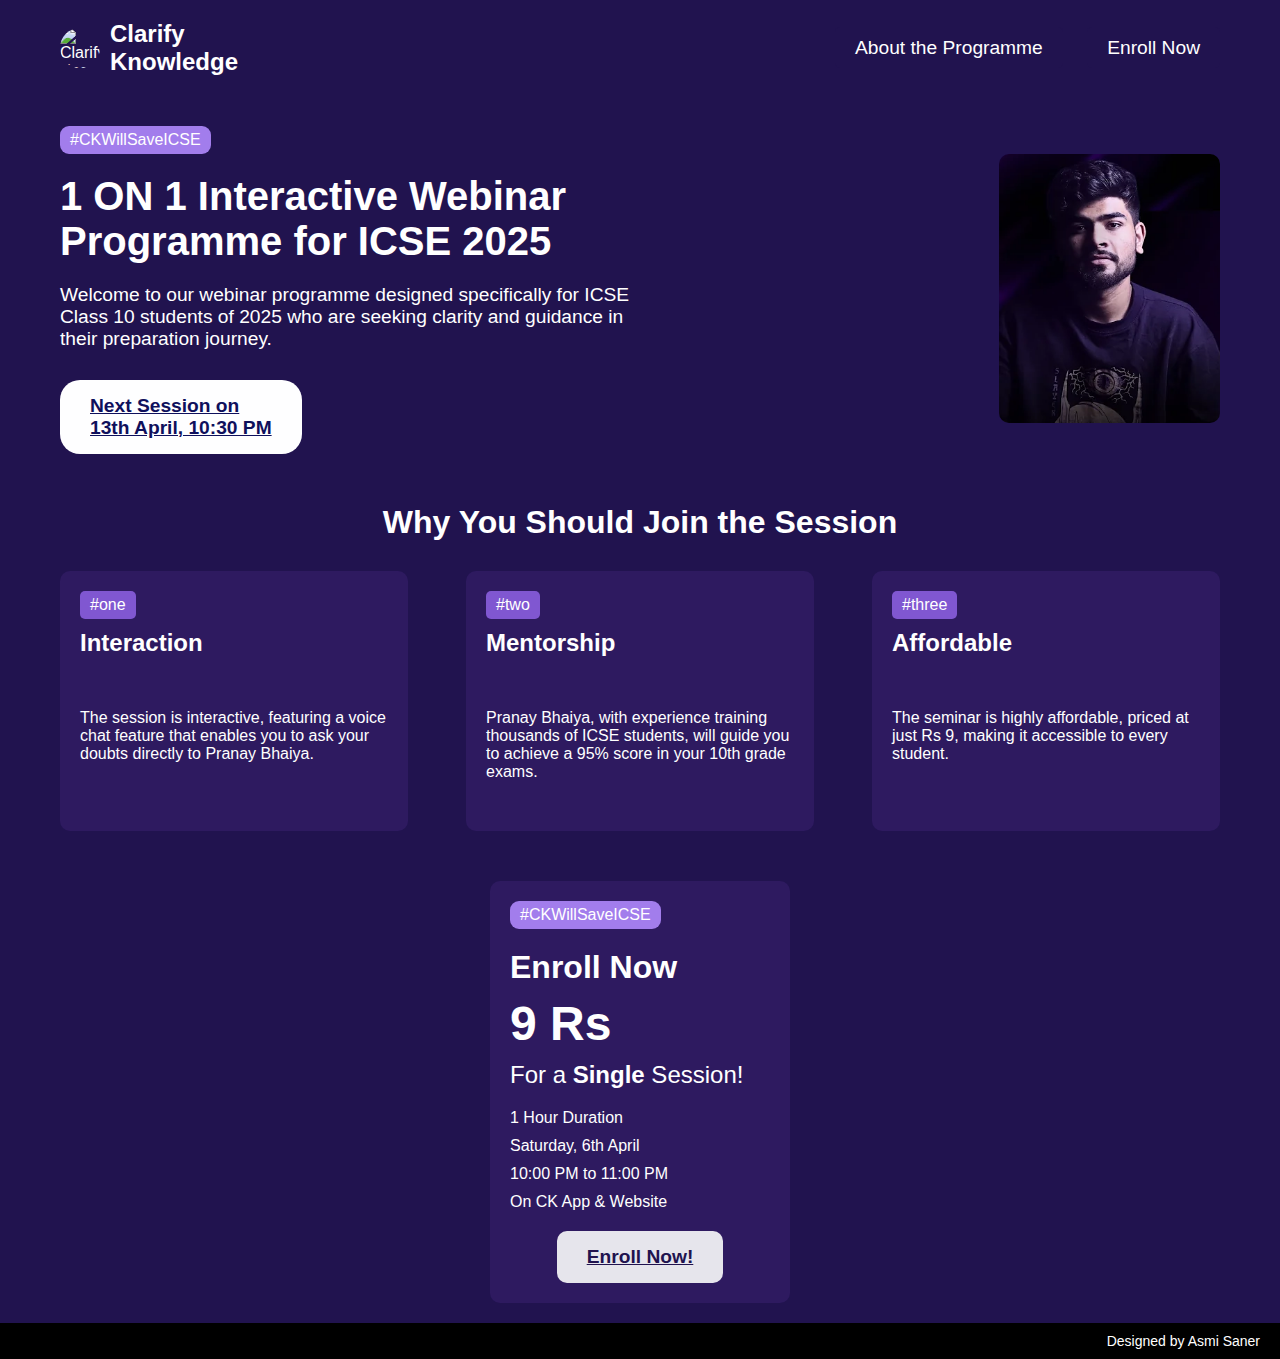
==== index.html @ 89a4536b "Update and rename final.html to index.html" ====
<!DOCTYPE html>
<html lang="en">

<head>
    <meta charset="UTF-8">
    <meta name="viewport" content="width=device-width, initial-scale=1.0">
    <title>1 on 1 Interactive Webinar Programme</title>
    <link rel="stylesheet" href="stylesheet.css">
    <style>
        @import url('https://fonts.googleapis.com/css2?family=Noto+Sans:ital,wght@0,100..900;1,100..900&family=Open+Sans:ital,wght@0,300..800;1,300..800&display=swap');
    </style>
</head>

<body>
    <div class="container">
        <header>
            <div class="logo">
                <img src="https://yt3.googleusercontent.com/I5owA-mKY7Ifzc5Nc3DvOx6hFlRcdRKBLrZyTcFj125fQHCGlnScY1aOi8xWu0SHdbV5yYSUFFI=s160-c-k-c0x00ffffff-no-rj"
                    alt="Clarify Knowledge Logo">
                <span><b>
                        <font size="5">Clarify <br> Knowledge</font>
                    </b></span>
            </div>
            <nav>
                <a href="#about-programme">About the Programme</a>
                <a href="#enroll-now-section">Enroll Now</a>
            </nav>
        </header>
        <main>
            <div class="content">
                <div class="text">
                    <span class="hashtag">#CKWillSaveICSE</span>
                    <h1>1 ON 1 Interactive Webinar Programme for ICSE 2025</h1>
                    <p>Welcome to our webinar programme designed specifically for ICSE Class 10 students of 2025 who are
                        seeking clarity and guidance in their preparation journey.</p>
                    <button class="session-info"><b>Next Session on <br> 13th April, 10:30 PM</b></button>
                </div>
                <div class="pimage">
                    <img src="pranay bhaiya image.png" alt="Webinar Image">
                </div>
            </div>
        </main>
        <section id="about-programme">
            <h2>Why You Should Join the Session</h2>
            <div class="reasons">
                <div class="reason">
                    <span class="reason-number1">#one</span>
                    <h3>Interaction</h3>
                    <p>The session is interactive, featuring a voice chat feature that enables you to ask your doubts
                        directly to Pranay Bhaiya.</p>
                </div>
                <div class="reason">
                    <span class="reason-number2">#two</span>
                    <h3>Mentorship</h3>
                    <p>Pranay Bhaiya, with experience training thousands of ICSE students, will guide you to achieve a
                        95% score in your 10th grade exams.</p>
                </div>
                <div class="reason">
                    <span class="reason-number3">#three</span>
                    <h3>Affordable</h3>
                    <p>The seminar is highly affordable, priced at just Rs 9, making it accessible to every student.</p>
                </div>
            </div>
        </section>
        <section id="enroll-now-section">
            <div class="enroll-now">
                <div class="text">
                    <div class="hash">
                        <span class="hashtag">#CKWillSaveICSE</span>
                    </div>
                    <h2>Enroll Now</h2>
                    <p><big><b>
                                <font size="14">9 Rs</font>
                            </b></big></p>
                    <p>For a <strong>Single</strong> Session!</p>
                    <ul>
                        <li>1 Hour Duration</li>
                        <li>Saturday, 6th April</li>
                        <li>10:00 PM to 11:00 PM</li>
                        <li>On CK App & Website</li>
                    </ul>
                </div>

                <button class="enroll-button"><b>Enroll Now!</b></button>
            </div>
        </section>
    </div>
    <footer>
        <div class="ribbon">Designed by Asmi Saner</div>
    </footer>

</body>

</html>
---- stylesheet.css ----
* {
    margin: 0;
    padding: 0;
    box-sizing: border-box;
}

html {
    scroll-behavior: smooth;
}

body {
    font-family: Arial, sans-serif;
    background-color: #21134F;
    color: #FFFFFF;
}

.container {
    max-width: 1200px;
    margin: 0 auto;
    padding: 20px;
}

header {
    display: flex;
    justify-content: space-between;
    align-items: center;
}

.logo {
    display: flex;
    align-items: center;
    height: 50%;
}

.logo img {
    width: 40px;
    height: 40px;
    border-radius: 50%;
    margin-right: 10px;
}

nav a {
    margin-left: 20px;
    color: #ffffff;
    text-decoration: solid;
    background-color: #21134f;
    padding: 10px 20px;
    border-radius: 5px;
    font-size: larger;
}

main {
    margin-top: 50px;
}

.content {
    display: flex;
    justify-content: space-between;
    align-items: center;
}

.text {
    max-width: 600px;
}

.hashtag {
    background-color: #a27dec;
    padding: 5px 10px;
    border-radius: 9px;
    display: inline-block;
    margin-bottom: 20px;
}

.hashtag:hover {
    background-color: #cab4fa;
}

h1 {
    font-size: 2.5rem;
    margin-bottom: 20px;
}

p {
    font-size: 1.2rem;
    margin-bottom: 30px;
}

.session-info {
    background-color: #fefeff;
    color: #0f105c;
    padding: 15px 30px;
    border: none;
    border-radius: 20px;
    font-size: 1.2rem;
    text-decoration: solid underline;
    text-align: left;
}

.pimage img {
    max-width: 100%;
    border-radius: 10px;
}

#about-programme {
    margin-top: 50px;
}

#about-programme h2 {
    text-align: center;
    font-size: 2rem;
    margin-bottom: 30px;

}

.reasons {
    display: flex;
    justify-content: space-between;
    gap: 20px;
}

.reason {
    background-color: #2E1A60;
    padding: 20px;
    border-radius: 10px;
    width: 30%;

}

.reason~p {
    font-size: 3rem;
}

.reason-number1,
.reason-number2,
.reason-number3 {
    background-color: #8057D1;
    padding: 5px 10px;
    border-radius: 5px;
    display: inline-block;
    margin-bottom: 10px;

}

.reason h3 {
    font-size: 1.5rem;
    margin-bottom: 10px;
    height: 70px;
    width: 40px;
    text-decoration: solid;
}

.reason p {
    font-size: 1rem;
    text-decoration: solid;
}

#enroll-now-section {
    margin-top: 50px;
    text-align: center;
}

.text {
    text-align: left;
}

.hash {
    text-align: justify;
}

.enroll-now {
    background-color: #2E1A60;
    padding: 20px;
    border-radius: 10px;
    display: inline-block;
    width: 300px;
    margin: 0 auto;
}

.enroll-now h2 {
    font-size: 2rem;
    margin-bottom: 10px;
}

.enroll-now p {
    font-size: 1.5rem;
    margin: 10px 0;
}

.enroll-now ul {
    list-style: none;
    margin: 20px 0;
}

.enroll-now ul li {
    margin-bottom: 10px;
}

.enroll-button {
    background-color: #E6E5EC;
    color: #21134F;
    padding: 15px 30px;
    border: none;
    border-radius: 10px;
    font-size: 1.2rem;
    cursor: pointer;
    text-decoration: underline;

}

footer {
    background-color: #000000;
    padding: 10px 0;
    position: relative;
    width: 100%;
    bottom: 0;
}

.ribbon {
    color: #FFFFFF;
    text-align: right;
    padding-right: 20px;
    font-size: 14px;
    font-family: Arial, sans-serif;
}
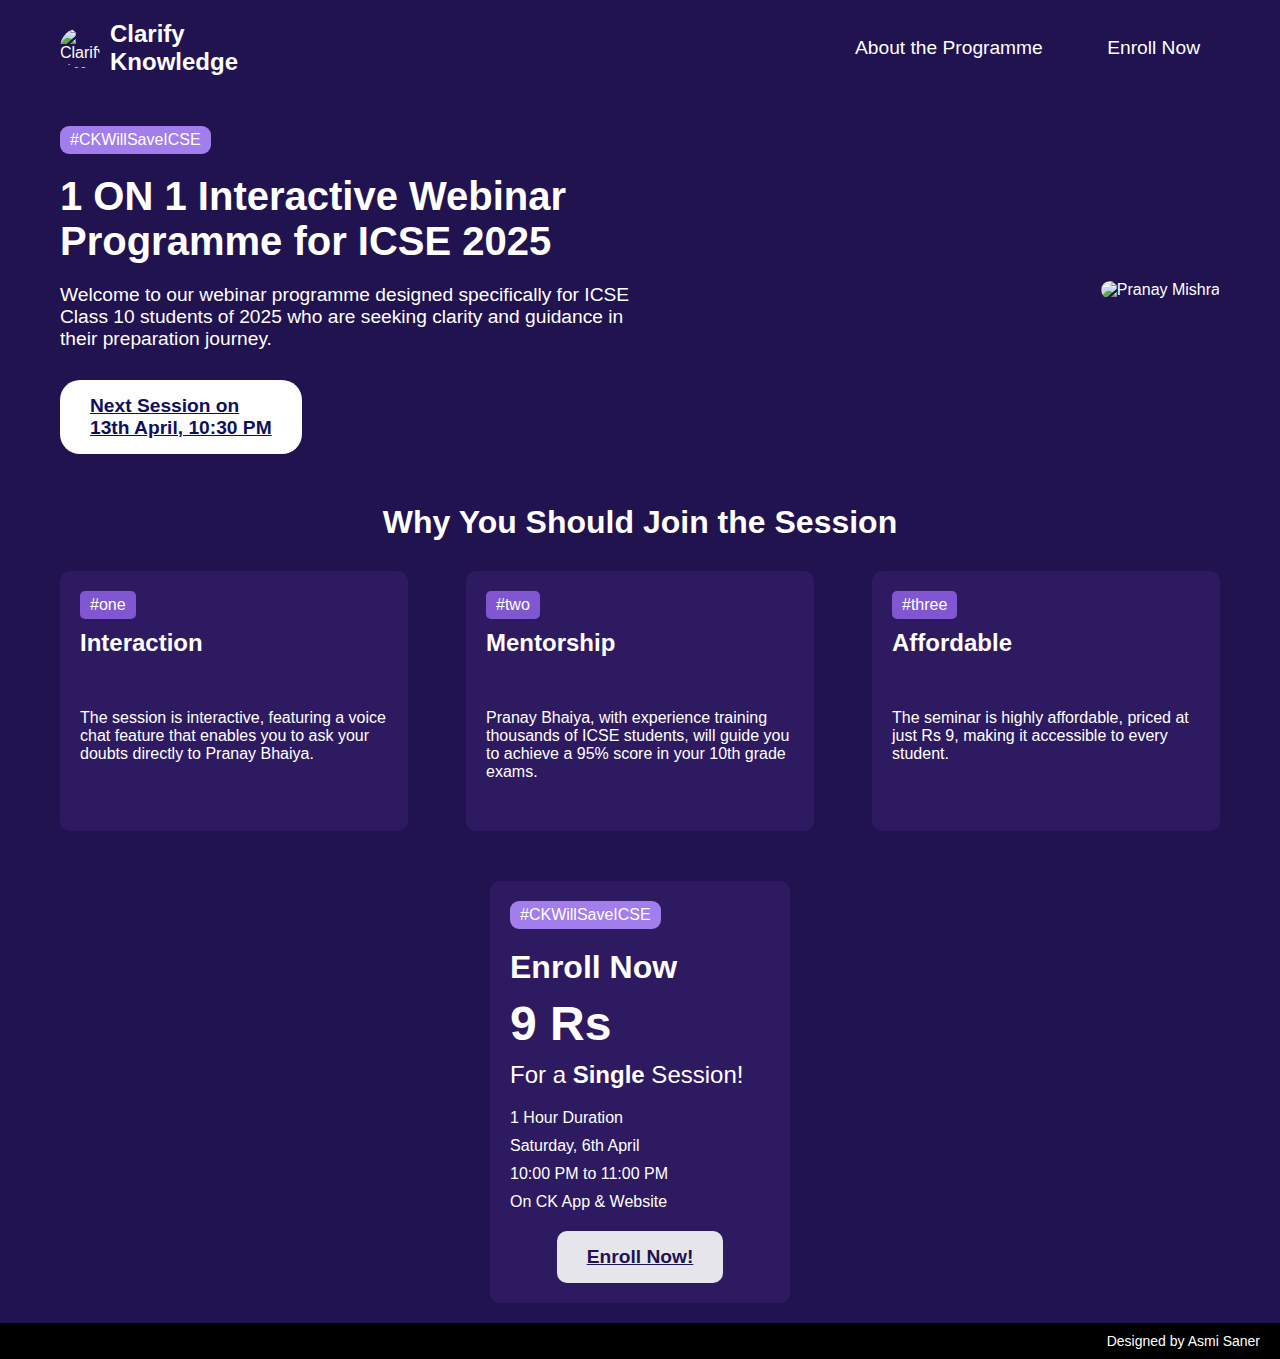
==== commit b5f77e2d: "Update index.html" ====
--- a/index.html
+++ b/index.html
@@ -36,7 +36,7 @@
                     <button class="session-info"><b>Next Session on <br> 13th April, 10:30 PM</b></button>
                 </div>
                 <div class="pimage">
-                    <img src="pranay bhaiya image.png" alt="Webinar Image">
+                    <img src="pranay-image.png" alt="Pranay Mishra">
                 </div>
             </div>
         </main>
@@ -81,7 +81,7 @@
                     </ul>
                 </div>
 
-                <button class="enroll-button"><b>Enroll Now!</b></button>
+               <a href="https://clarifyknowledge.classx.co.in/courses/57-1-on-1-interactive-webinar-programme-for-icse-2025-6th-april-10-00-pm" target="_blank"><button class="enroll-button"><b>Enroll Now!</b></button></a> 
             </div>
         </section>
     </div>
